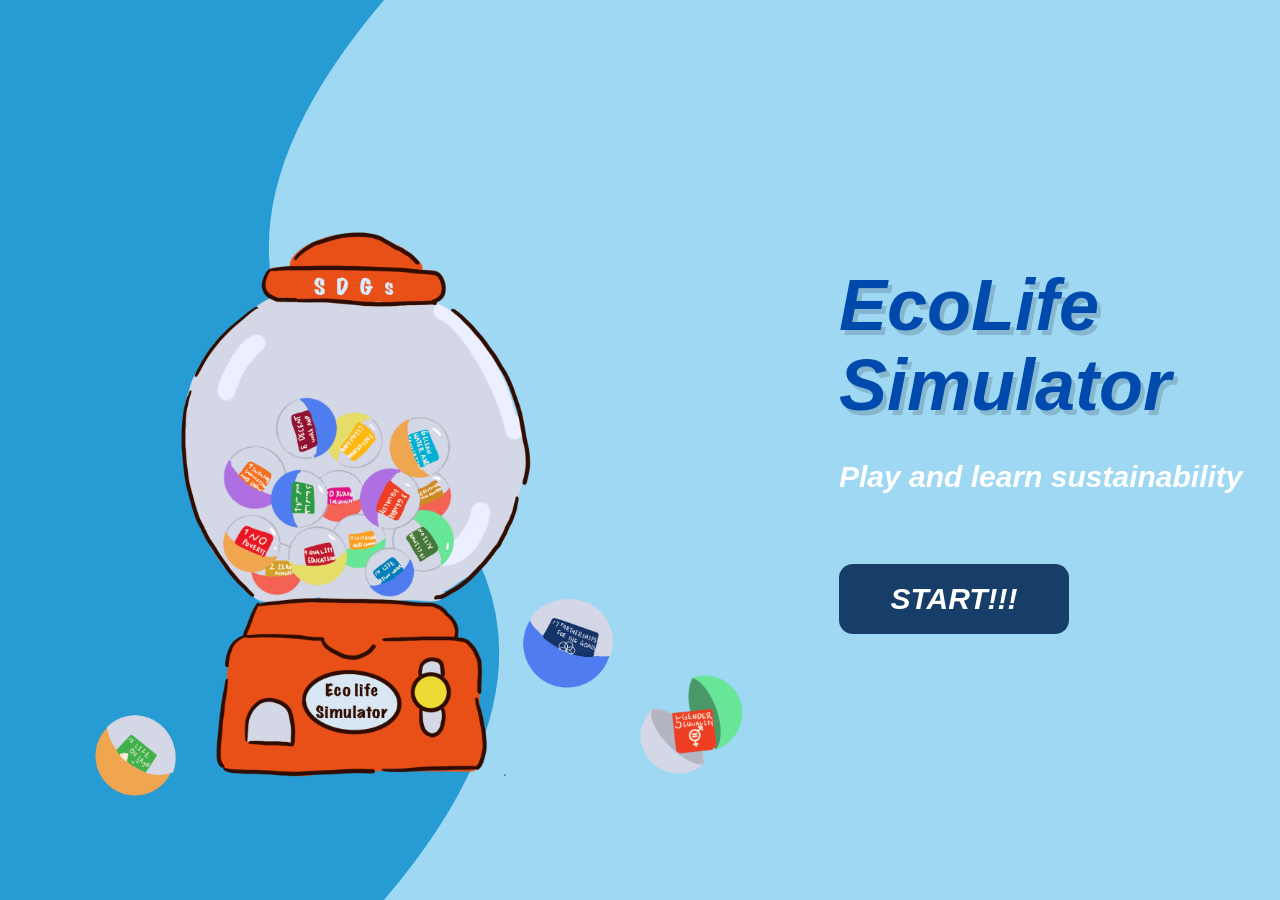
==== index.html @ 66ff16ed "新增圖片" ====
<!DOCTYPE html>
<html>
<head>
  <title>EcoLife Simulator</title>
  <link rel="stylesheet" href="style.css">
</head>

<body>
  <div class="entrance-page">   
    <div class="wave-svg">
        <svg viewBox="0 0 200 100" preserveAspectRatio="none">
            <path d="M 100 0 Q 40 30 100 50 Q 160 70 100 100 L 0 100 L 0 0 Z" />
        </svg>
    </div>

    <div class="left-area">
        <img src="image/image1.png" class="gacha-img">
    </div>

    <div class="right-area">
      <h1>
        EcoLife <br>
        Simulator
      </h1>

      <p>Play and learn sustainability</p>

      <button id="startBtn">START!!!</button>
    </div>

  </div>
  
  <script src="script.js"></script>
</body>
</html>
---- style.css ----
* {
  box-sizing: border-box;
}

body {
  margin: 0;
  font-family: Arial, sans-serif;
  overflow: hidden;
}

.entrance-page {
  width: 100vw;
  height: 100vh;
  background: #9ed8f2;
  position: relative;
  display: flex;
  overflow: hidden;
}

.wave-svg {
  position: absolute;
  top: 0;
  left: 0;
  width: 60%;
  height: 100%;
  z-index: 0;
}

.wave-svg svg {
  width: 100%;
  height: 100%;
}

.wave-svg path {
  fill: #279bd3;
}

.left-area,
.right-area {
  position: relative;
  z-index: 1;
  height: 100%;
}

.left-area {
  flex: 1.30;
  display: flex;
  align-items: center;
  justify-content: center;
}




.right-area {
  flex: 0.70;
  display: flex;
  flex-direction: column;
  justify-content: center;
  padding-left: 20px;
}

h1 {
  font-size: 72px;
  line-height: 1.1;
  margin: 0;
  color: #004aad;
  font-weight: 900;
  font-style: italic;
  text-shadow: 4px 5px 0 rgba(0, 0, 0, 0.15);
}

p {
  color: white;
  font-size: 30px;
  font-weight: bold;
  font-style: italic;
  margin: 35px 0 70px;
}

button {
  width: 230px;
  padding: 18px 0;
  background: #173e68;
  color: white;
  border: none;
  border-radius: 14px;
  font-size: 30px;
  font-weight: bold;
  font-style: italic;
  cursor: pointer;
}

button:hover {
  transform: scale(1.05);
  background: #0f2d4d;
}

.gacha-img {
  width: 800px;
  max-width: 90%;
  height: auto;
  position: static;
}
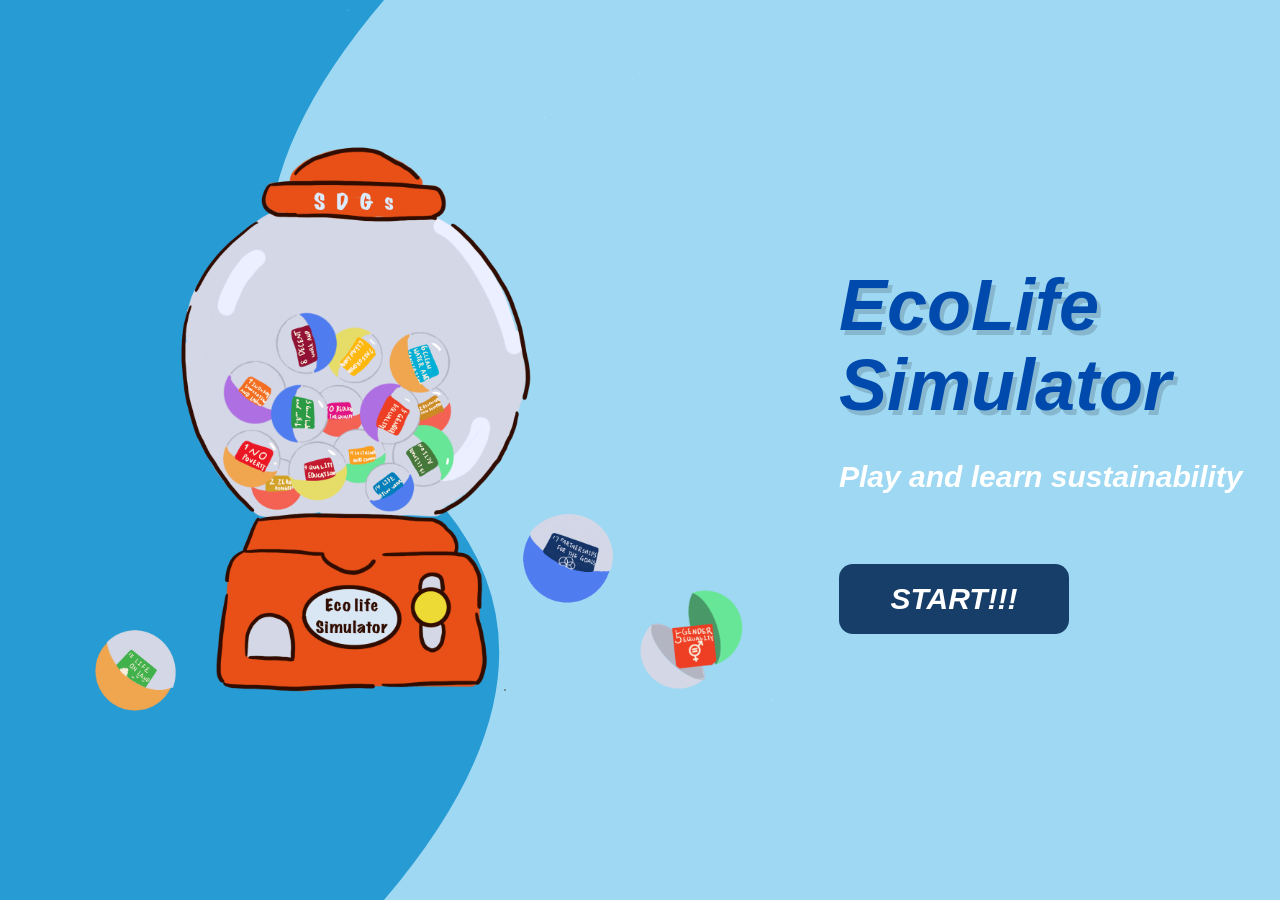
==== commit afd25afd: "新增字體" ====
--- a/index.html
+++ b/index.html
@@ -2,6 +2,7 @@
 <html>
 <head>
   <title>EcoLife Simulator</title>
+  <link href="https://db.onlinewebfonts.com/c/b7c46534c8a2d55edd840bf49383777d?family=Ahkio-Regular" rel="stylesheet">
   <link rel="stylesheet" href="style.css">
 </head>
 
--- a/style.css
+++ b/style.css
@@ -4,7 +4,7 @@
 
 body {
   margin: 0;
-  font-family: Arial, sans-serif;
+  font-family: "Ahkio-Regular", Arial, sans-serif;
   overflow: hidden;
 }
 
@@ -48,8 +48,6 @@
   align-items: center;
   justify-content: center;
 }
-
-
 
 
 .right-area {
@@ -101,4 +99,5 @@
   max-width: 90%;
   height: auto;
   position: static;
+  transform: translateY(-85px);
 }
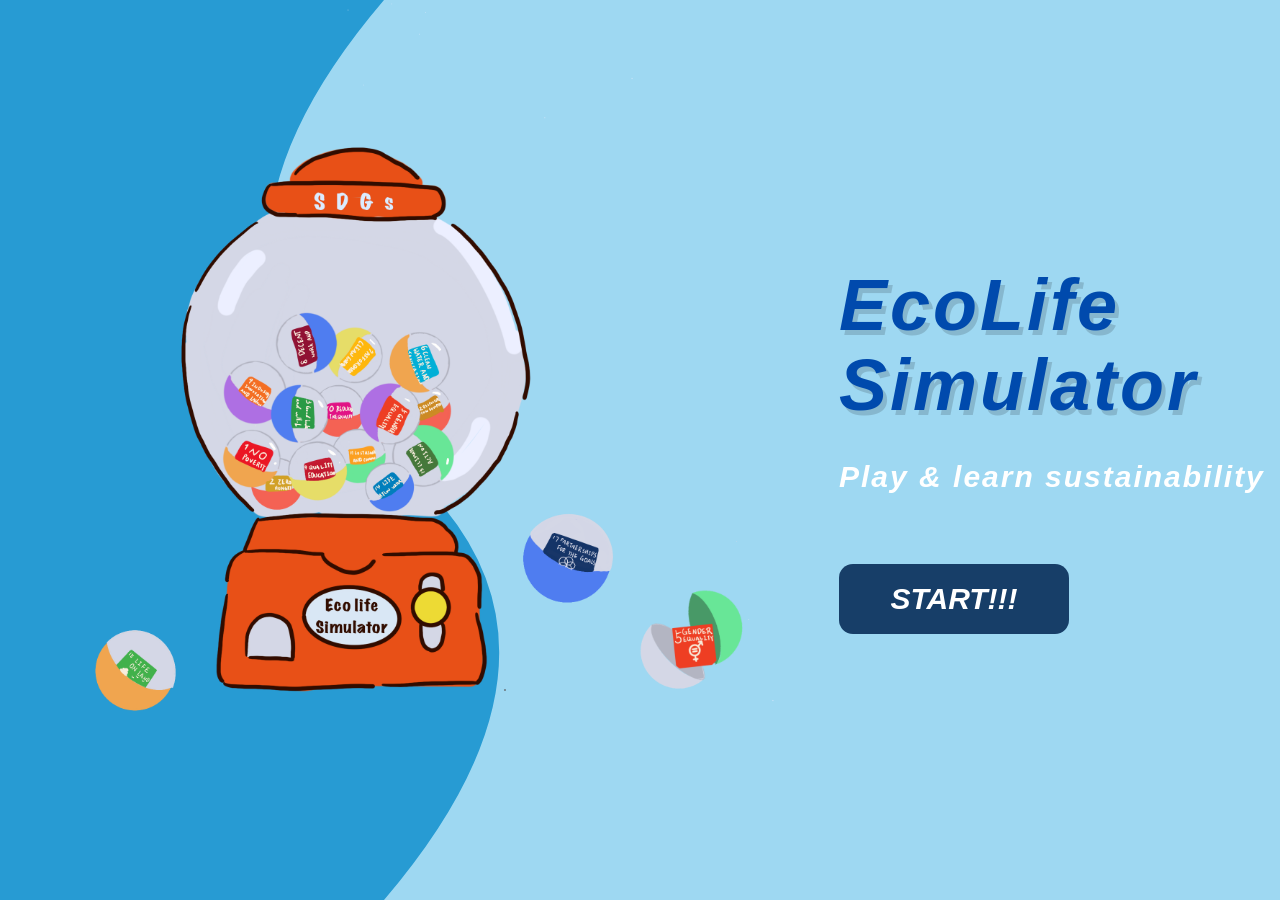
==== commit 3b553a0b: "Update index.html" ====
--- a/index.html
+++ b/index.html
@@ -24,7 +24,7 @@
         Simulator
       </h1>
 
-      <p>Play and learn sustainability</p>
+      <p>Play & learn sustainability</p>
 
       <button id="startBtn">START!!!</button>
     </div>
--- a/style.css
+++ b/style.css
@@ -66,6 +66,7 @@
   font-weight: 900;
   font-style: italic;
   text-shadow: 4px 5px 0 rgba(0, 0, 0, 0.15);
+  letter-spacing: 3px;
 }
 
 p {
@@ -74,6 +75,7 @@
   font-weight: bold;
   font-style: italic;
   margin: 35px 0 70px;
+  letter-spacing: 2px;
 }
 
 button {
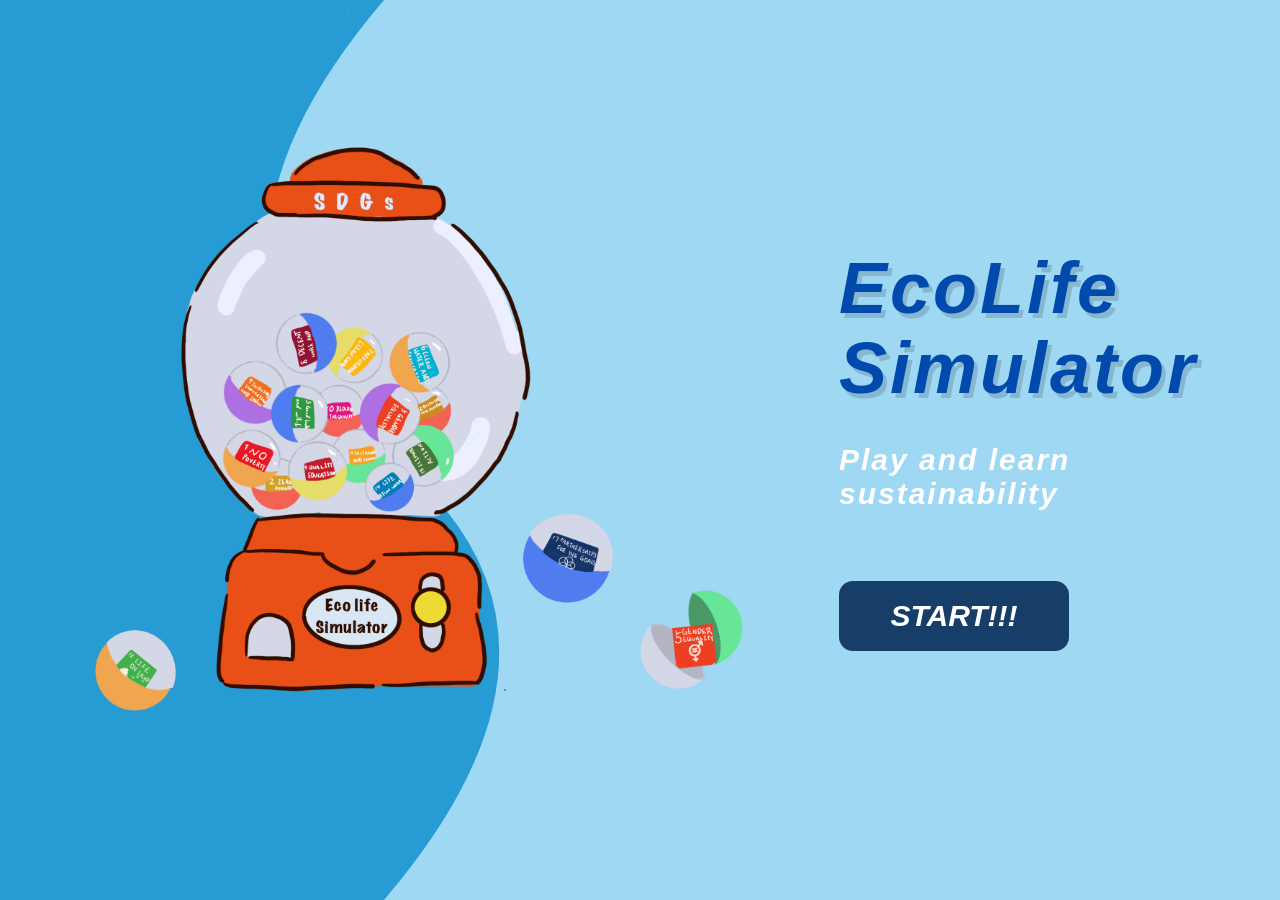
==== commit 5c3b34ab: "Update index.html" ====
--- a/index.html
+++ b/index.html
@@ -24,7 +24,7 @@
         Simulator
       </h1>
 
-      <p>Play & learn sustainability</p>
+      <p>Play and learn sustainability</p>
 
       <button id="startBtn">START!!!</button>
     </div>
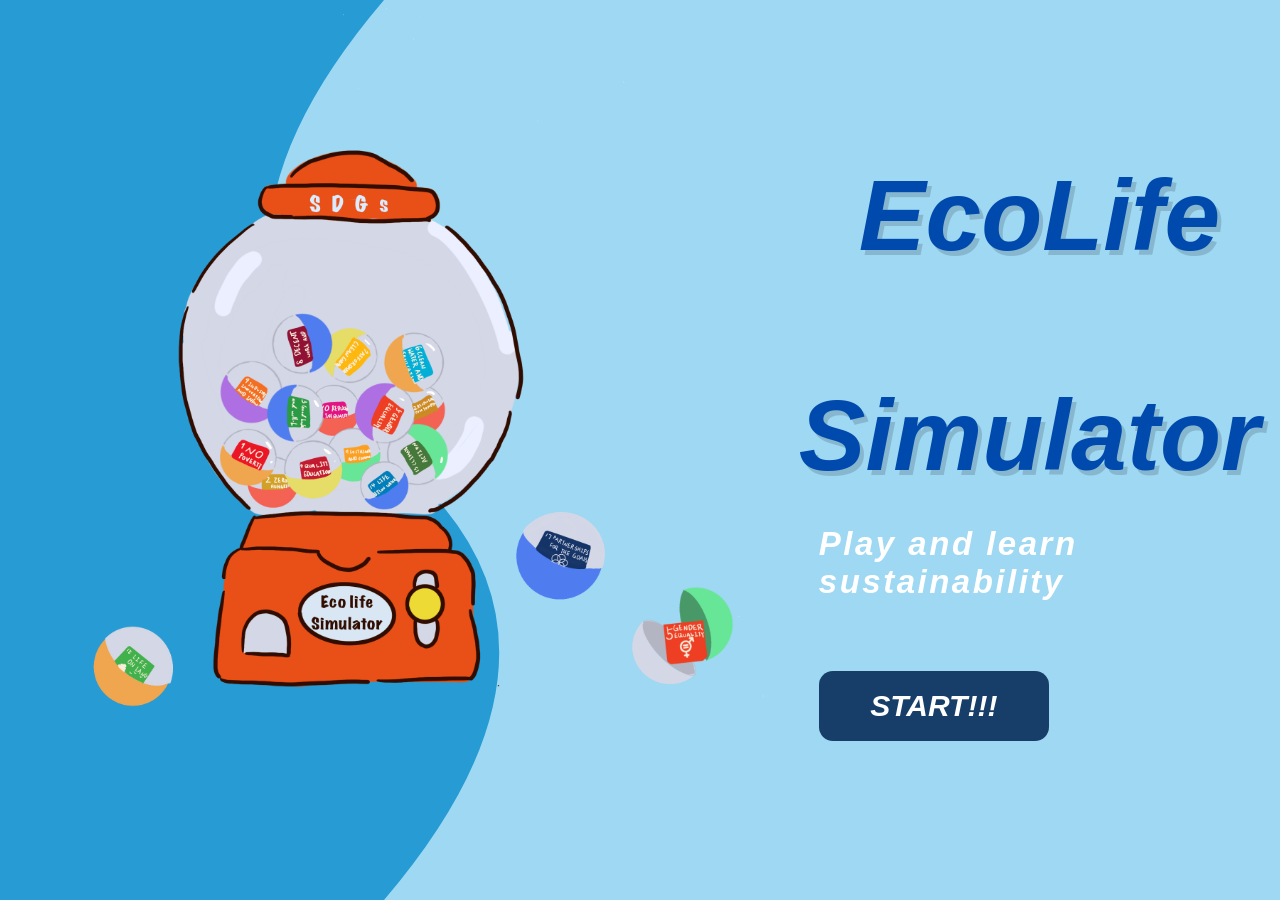
==== commit 9f60a68f: "新增首頁" ====
--- a/index.html
+++ b/index.html
@@ -19,10 +19,10 @@
     </div>
 
     <div class="right-area">
-      <h1>
-        EcoLife <br>
-        Simulator
-      </h1>
+        <h1>
+            <span class="title-line1">EcoLife</span><br>
+            <span class="title-line2">Simulator</span>
+        </h1>
 
       <p>Play and learn sustainability</p>
 
--- a/style.css
+++ b/style.css
@@ -55,27 +55,37 @@
   display: flex;
   flex-direction: column;
   justify-content: center;
-  padding-left: 20px;
+  padding-left: 10px;
+}
+
+.title-line1 {
+  display: block;
+  transform: translateX(40px);  
+}
+
+.title-line2 {
+  display: block;
+  transform: translateX(-20px); 
 }
 
 h1 {
-  font-size: 72px;
+  font-size: 100px;
   line-height: 1.1;
   margin: 0;
   color: #004aad;
   font-weight: 900;
   font-style: italic;
   text-shadow: 4px 5px 0 rgba(0, 0, 0, 0.15);
-  letter-spacing: 3px;
+  letter-spacing: 3.5 px;
 }
 
 p {
   color: white;
-  font-size: 30px;
+  font-size: 33px;
   font-weight: bold;
   font-style: italic;
   margin: 35px 0 70px;
-  letter-spacing: 2px;
+  letter-spacing: 2.5px;
 }
 
 button {
@@ -102,4 +112,4 @@
   height: auto;
   position: static;
   transform: translateY(-85px);
-}+}
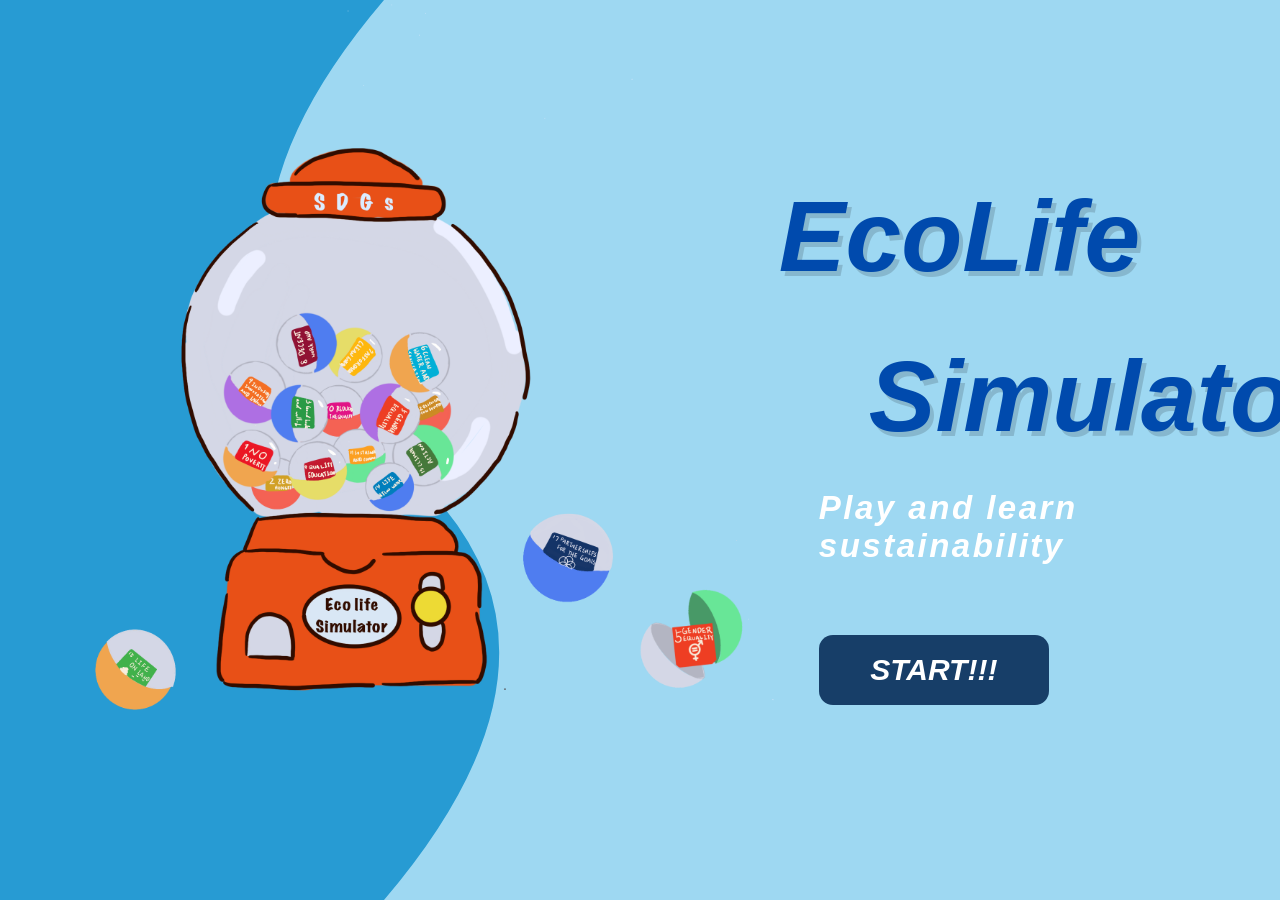
==== commit 686ea88c: "Update index.html" ====
--- a/index.html
+++ b/index.html
@@ -22,8 +22,8 @@
         <h1>
             <span class="title-line1">EcoLife</span><br>
             <span class="title-line2">Simulator</span>
-        </h1>
-
+        </h1><br>
+      
       <p>Play and learn sustainability</p>
 
       <button id="startBtn">START!!!</button>
--- a/style.css
+++ b/style.css
@@ -55,22 +55,22 @@
   display: flex;
   flex-direction: column;
   justify-content: center;
-  padding-left: 10px;
+  padding-left: 0px;
 }
 
 .title-line1 {
   display: block;
-  transform: translateX(40px);  
+  transform: translateX(-40px);  
 }
 
 .title-line2 {
   display: block;
-  transform: translateX(-20px); 
+  transform: translateX(50px); 
 }
 
 h1 {
   font-size: 100px;
-  line-height: 1.1;
+  line-height: 0.8;
   margin: 0;
   color: #004aad;
   font-weight: 900;
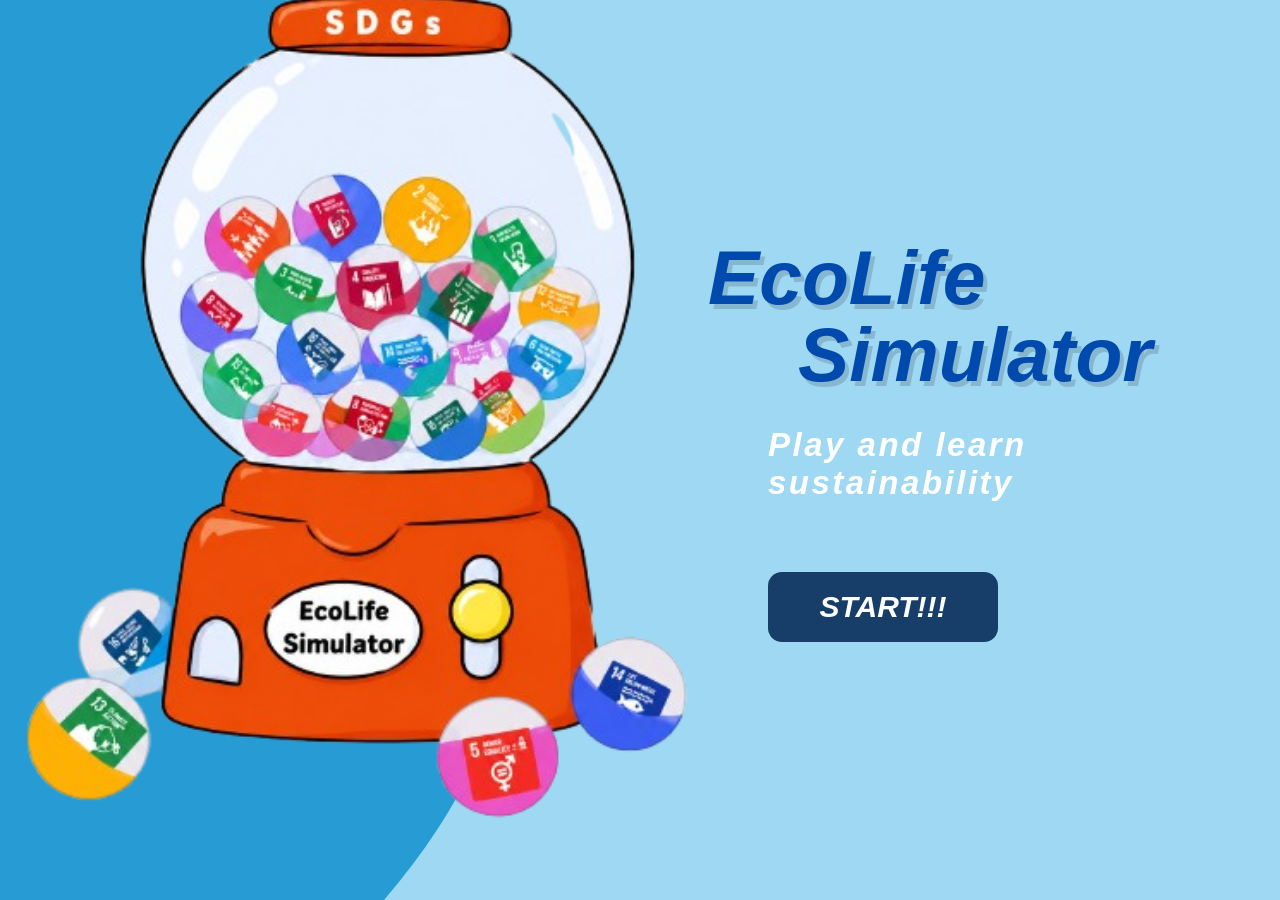
==== commit 0910130f: "新增圖片" ====
--- a/index.html
+++ b/index.html
@@ -15,7 +15,7 @@
     </div>
 
     <div class="left-area">
-        <img src="image/image1.png" class="gacha-img">
+        <img src="image/image2.png" class="gacha-img">
     </div>
 
     <div class="right-area">
--- a/style.css
+++ b/style.css
@@ -5,7 +5,8 @@
 body {
   margin: 0;
   font-family: "Ahkio-Regular", Arial, sans-serif;
-  overflow: hidden;
+  overflow-x: hidden;
+  overflow-y: auto;
 }
 
 .entrance-page {
@@ -43,7 +44,7 @@
 }
 
 .left-area {
-  flex: 1.30;
+  flex: 1.10;
   display: flex;
   align-items: center;
   justify-content: center;
@@ -51,7 +52,7 @@
 
 
 .right-area {
-  flex: 0.70;
+  flex: 0.90;
   display: flex;
   flex-direction: column;
   justify-content: center;
@@ -60,17 +61,17 @@
 
 .title-line1 {
   display: block;
-  transform: translateX(-40px);  
+  transform: translateX(-60px);  
 }
 
 .title-line2 {
   display: block;
-  transform: translateX(50px); 
+  transform: translateX(30px); 
 }
 
 h1 {
-  font-size: 100px;
-  line-height: 0.8;
+  font-size: clamp(55px, 6vw, 100px);
+  line-height: 0.5;
   margin: 0;
   color: #004aad;
   font-weight: 900;
@@ -107,9 +108,53 @@
 }
 
 .gacha-img {
-  width: 800px;
-  max-width: 90%;
+  width: 60vw;
+  max-width: 800px;
+  min-width: 350px;
   height: auto;
-  position: static;
-  transform: translateY(-85px);
+  transform: translateY(-50px);
 }
+
+@media (max-width: 900px) {
+  .entrance-page {
+    flex-direction: column;
+  }
+
+  .left-area,
+  .right-area {
+    flex: none;
+    width: 100%;
+    height: auto;
+  }
+
+  .left-area {
+    justify-content: center;
+    align-items: center;
+  }
+
+  .right-area {
+    padding-left: 0;
+    align-items: center;
+    text-align: center;
+  }
+
+  .gacha-img {
+    width: 60%;
+    min-width: 250px;
+    transform: translateY(-20px);
+  }
+
+  h1 {
+    font-size: 42px;
+    line-height: 1;
+  }
+
+  p {
+    font-size: 20px;
+  }
+
+  button {
+    width: 180px;
+    font-size: 20px;
+  }
+}
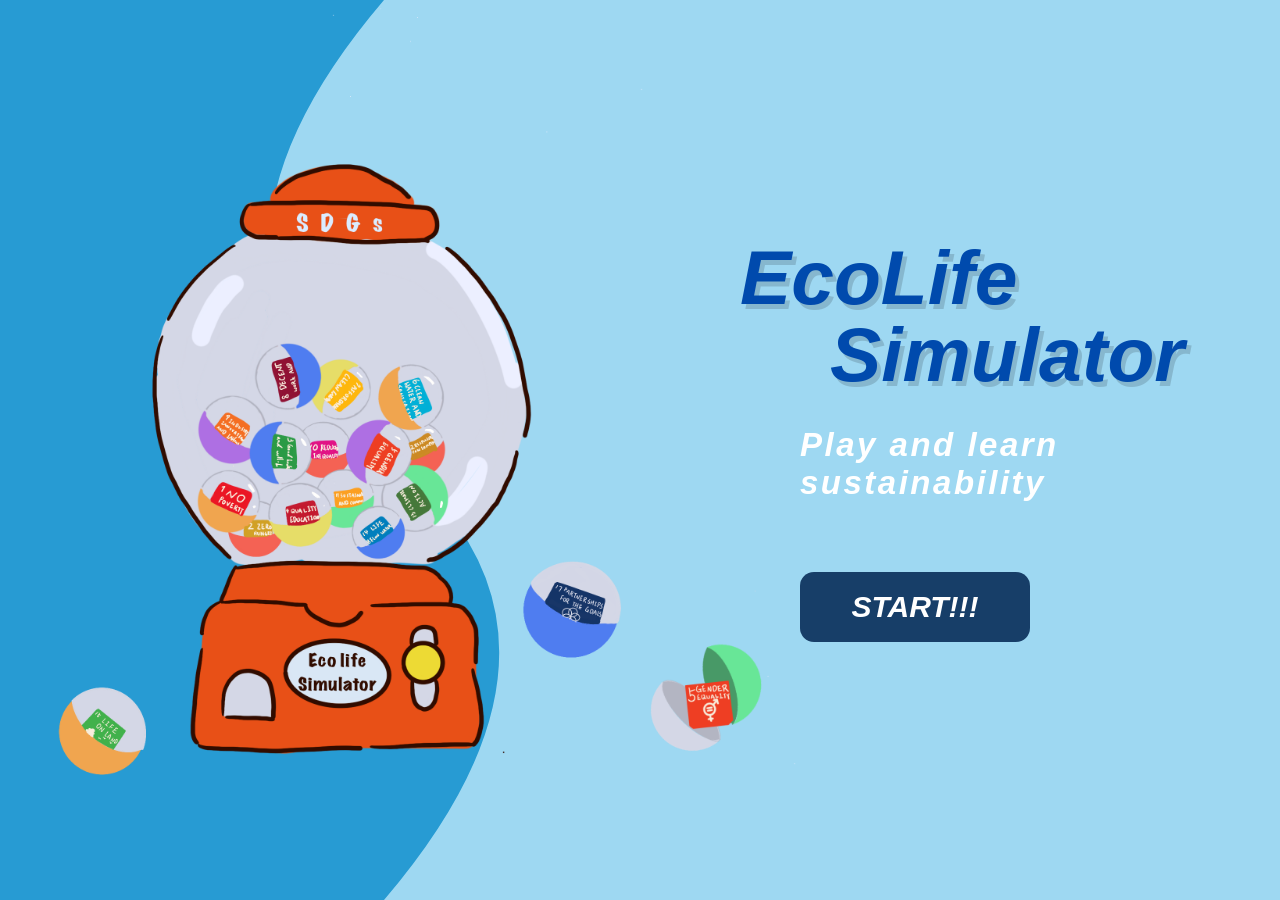
==== commit 6c3246fe: "新增圖片" ====
--- a/index.html
+++ b/index.html
@@ -15,7 +15,7 @@
     </div>
 
     <div class="left-area">
-        <img src="image/image2.png" class="gacha-img">
+        <img src="image/image1.png" class="gacha-img">
     </div>
 
     <div class="right-area">
--- a/style.css
+++ b/style.css
@@ -108,7 +108,7 @@
 }
 
 .gacha-img {
-  width: 60vw;
+  width: 80vw;
   max-width: 800px;
   min-width: 350px;
   height: auto;
